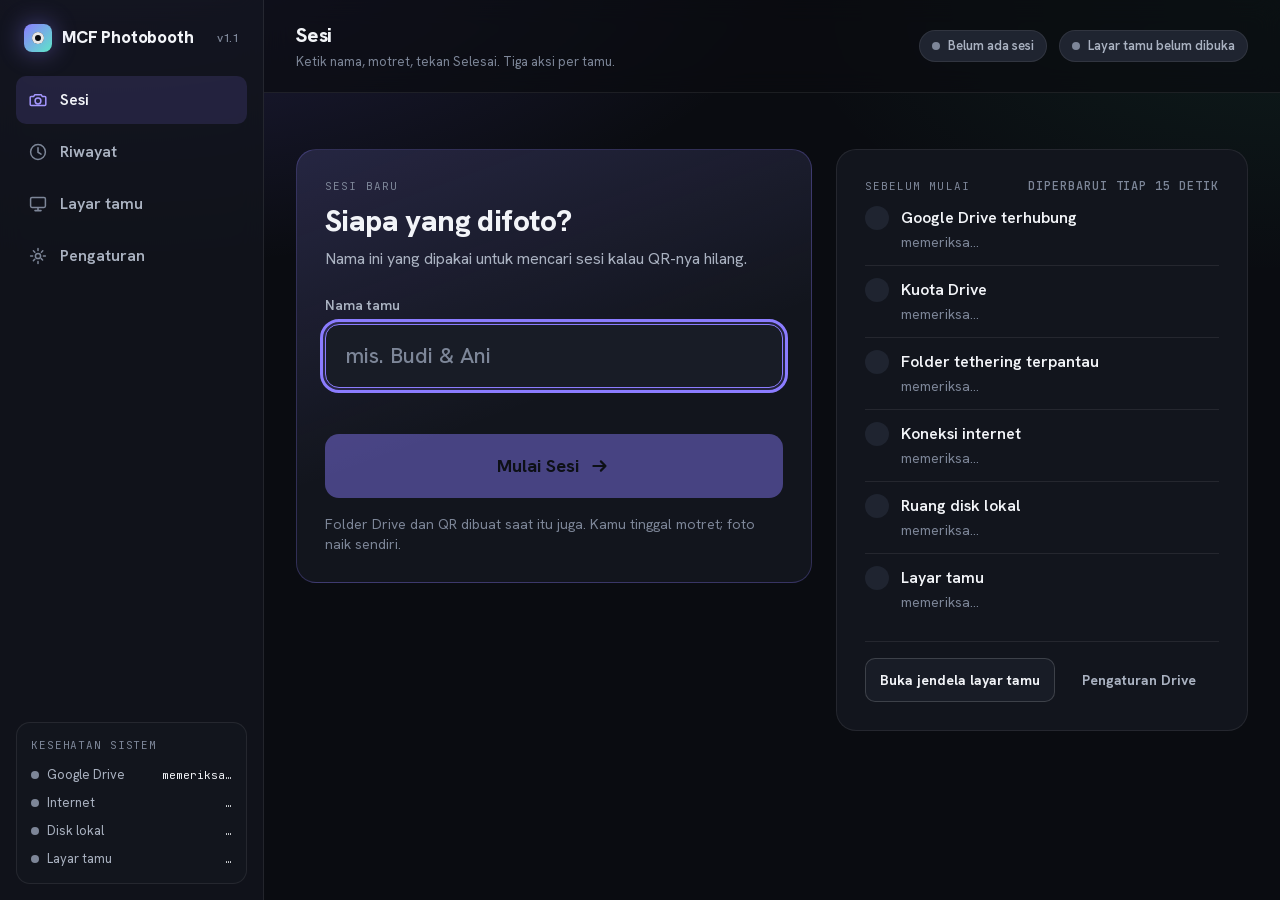
==== web/index.html @ 87228889 "Tampilan web/ menggantikan prototipe/: tema gelap, data nyata, layar tamu dari server Empat halaman " ====
<!DOCTYPE html>
<html lang="id">
<head>
<meta charset="utf-8">
<meta name="viewport" content="width=device-width, initial-scale=1">
<title>Sesi — MCF Photobooth</title>
<link rel="icon" href="favicon.svg" type="image/svg+xml">
<link rel="stylesheet" href="ui.css">
</head>
<body>

<div class="app">

  <aside class="sidebar">
    <div class="brand"><span class="mark" aria-hidden="true"></span> MCF Photobooth <small>v1.1</small></div>
    <nav class="nav" aria-label="Navigasi utama">
      <a href="index.html"><span class="nav-icon"><svg width="20" height="20" viewBox="0 0 20 20" fill="none" aria-hidden="true"><path d="M3.2 6.6h2.4l1.1-1.8h6.6l1.1 1.8h2.4a1 1 0 0 1 1 1v7a1 1 0 0 1-1 1H3.2a1 1 0 0 1-1-1v-7a1 1 0 0 1 1-1Z" stroke="currentColor" stroke-width="1.5" stroke-linejoin="round"/><circle cx="10" cy="11" r="2.9" stroke="currentColor" stroke-width="1.5"/></svg></span>Sesi</a>
      <a href="riwayat.html"><span class="nav-icon"><svg width="20" height="20" viewBox="0 0 20 20" fill="none" aria-hidden="true"><circle cx="10" cy="10" r="7.4" stroke="currentColor" stroke-width="1.5"/><path d="M10 5.8v4.5l3 1.8" stroke="currentColor" stroke-width="1.6" stroke-linecap="round" stroke-linejoin="round"/></svg></span>Riwayat<span class="nav-badge" data-badge-riwayat></span></a>
      <a href="layar-tamu.html"><span class="nav-icon"><svg width="20" height="20" viewBox="0 0 20 20" fill="none" aria-hidden="true"><rect x="2.6" y="3.4" width="14.8" height="10" rx="1.4" stroke="currentColor" stroke-width="1.5"/><path d="M7 16.6h6" stroke="currentColor" stroke-width="1.6" stroke-linecap="round"/><path d="M10 13.4v3.2" stroke="currentColor" stroke-width="1.6"/></svg></span>Layar tamu</a>
      <a href="pengaturan.html"><span class="nav-icon"><svg width="20" height="20" viewBox="0 0 20 20" fill="none" aria-hidden="true"><circle cx="10" cy="10" r="2.6" stroke="currentColor" stroke-width="1.5"/><path d="M10 2.6v2m0 10.8v2M17.4 10h-2M4.6 10h-2m12.2-5.2-1.4 1.4M6.8 13.2l-1.4 1.4m0-9.8 1.4 1.4m6.4 6.4 1.4 1.4" stroke="currentColor" stroke-width="1.5" stroke-linecap="round"/></svg></span>Pengaturan</a>
    </nav>
    <div class="sidebar-foot">
      <div class="health">
        <span class="health-title">Kesehatan sistem</span>
        <div class="health-row"><span class="dot dot-idle" data-health-drive-dot></span> Google Drive <span class="val" data-health-drive>memeriksa…</span></div>
        <div class="health-row"><span class="dot dot-idle" data-health-internet-dot></span> Internet <span class="val" data-health-internet>…</span></div>
        <div class="health-row"><span class="dot dot-idle" data-health-disk-dot></span> Disk lokal <span class="val" data-health-disk>…</span></div>
        <div class="health-row"><span class="dot dot-idle" data-health-tamu-dot></span> Layar tamu <span class="val" data-health-tamu>…</span></div>
      </div>
    </div>
  </aside>

  <div class="main">
    <header class="appbar">
      <div>
        <h1 class="page-title">Sesi</h1>
        <p class="page-sub">Ketik nama, motret, tekan Selesai. Tiga aksi per tamu.</p>
      </div>
      <div class="topbar-spacer"></div>
      <span class="chip chip-bad" data-chip-server hidden><span class="dot dot-bad"></span> Terputus dari server</span>
      <span class="chip chip-idle" data-chip-sesi hidden><span class="dot dot-live"></span> Sesi berjalan</span>
      <span class="chip chip-idle" data-chip-upload aria-live="polite"><span class="dot dot-idle"></span> Belum ada sesi</span>
      <span class="chip chip-idle" data-chip-tamu><span class="dot dot-idle"></span> Layar tamu belum dibuka</span>
    </header>

    <main class="page">
      <div class="wrap" data-sesi data-tahap-aktif="idle">

      <!-- ============================================================ idle -->
      <section data-tahap="idle" class="stack-24">

        <div data-tertinggal hidden>
          <div class="banner banner-accent">
            <svg class="banner-icon" width="22" height="22" viewBox="0 0 20 20" fill="none" aria-hidden="true"><circle cx="10" cy="10" r="8.2" stroke="currentColor" stroke-width="1.6"/><path d="M10 6v4.5l2.8 1.6" stroke="currentColor" stroke-width="1.8" stroke-linecap="round"/></svg>
            <div class="banner-body">
              <div class="banner-title">Ada sesi yang belum diakhiri: <span data-tt-nama></span></div>
              <div class="banner-text" data-tt-info></div>
              <div class="row" style="margin-top:14px">
                <button class="btn btn-sm btn-primary" type="button" data-tt-lanjut data-butuh-server>Lanjutkan sesi ini</button>
                <button class="btn btn-sm" type="button" data-tt-akhiri data-butuh-server>Akhiri sekarang</button>
              </div>
            </div>
          </div>
        </div>

        <div data-pita-tanpa-sesi hidden>
          <div class="banner banner-wait">
            <svg class="banner-icon" width="22" height="22" viewBox="0 0 20 20" fill="none" aria-hidden="true"><path d="M10 3.4 2.8 16h14.4L10 3.4Z" stroke="currentColor" stroke-width="1.6" stroke-linejoin="round"/><path d="M10 8.2v3.2" stroke="currentColor" stroke-width="1.8" stroke-linecap="round"/><circle cx="10" cy="13.6" r=".95" fill="currentColor"/></svg>
            <div class="banner-body">
              <div class="banner-title"><span data-n-tanpa-sesi>0</span> foto masuk saat tidak ada sesi</div>
              <div class="banner-text">Diamankan di <span class="mono-plain">local_archive/_tanpa_sesi/</span>. Tidak diupload ke mana pun — pindahkan manual ke folder Drive tamu yang benar. Jepretan uji sebelum tamu pertama juga berakhir di sini.</div>
              <div class="row" style="margin-top:12px"><button class="btn btn-sm" type="button" data-akui-tanpa-sesi data-butuh-server>Mengerti, sembunyikan</button></div>
            </div>
          </div>
        </div>

        <div class="split">
          <div class="card card-hero">
            <span class="section-label">Sesi baru</span>
            <h2 class="h1">Siapa yang difoto?</h2>
            <p class="body muted" style="margin-top:8px">Nama ini yang dipakai untuk mencari sesi kalau QR-nya hilang.</p>

            <div style="margin-top:24px">
              <label class="field-label" for="inputNama">Nama tamu</label>
              <input class="input" id="inputNama" type="text" placeholder="mis. Budi &amp; Ani" autocomplete="off" maxlength="120">
              <p class="field-hint" data-hint-nama aria-live="polite"></p>
            </div>

            <button class="btn btn-primary btn-lg btn-block" type="button" id="btnMulai" style="margin-top:16px" aria-disabled="true" data-butuh-server>
              Mulai Sesi
              <svg width="22" height="22" viewBox="0 0 20 20" fill="none" aria-hidden="true"><path d="M4 10h11m0 0-4.2-4.2M15 10l-4.2 4.2" stroke="currentColor" stroke-width="2" stroke-linecap="round" stroke-linejoin="round"/></svg>
            </button>
            <p class="btn-reason" data-alasan-mulai hidden></p>
            <p class="small subtle" style="margin-top:16px">Folder Drive dan QR dibuat saat itu juga. Kamu tinggal motret; foto naik sendiri.</p>
          </div>

          <div class="card">
            <div class="row-between" style="margin-bottom:12px">
              <span class="section-label" style="margin:0">Sebelum mulai</span>
              <span class="mono subtle">diperbarui tiap 15 detik</span>
            </div>
            <ul class="check-list" data-preflight>
              <li data-cek="drive"><span class="check-icon is-idle"></span><span class="check-body"><span class="check-name">Google Drive terhubung</span><span class="check-value">memeriksa…</span></span></li>
              <li data-cek="kuota"><span class="check-icon is-idle"></span><span class="check-body"><span class="check-name">Kuota Drive</span><span class="check-value">memeriksa…</span></span></li>
              <li data-cek="tether"><span class="check-icon is-idle"></span><span class="check-body"><span class="check-name">Folder tethering terpantau</span><span class="check-value">memeriksa…</span></span></li>
              <li data-cek="internet"><span class="check-icon is-idle"></span><span class="check-body"><span class="check-name">Koneksi internet</span><span class="check-value">memeriksa…</span></span></li>
              <li data-cek="disk"><span class="check-icon is-idle"></span><span class="check-body"><span class="check-name">Ruang disk lokal</span><span class="check-value">memeriksa…</span></span></li>
              <li data-cek="tamu"><span class="check-icon is-idle"></span><span class="check-body"><span class="check-name">Layar tamu</span><span class="check-value">memeriksa…</span></span></li>
            </ul>
            <hr class="rule" style="margin:16px 0">
            <div class="row">
              <button class="btn btn-sm" type="button" data-buka-tamu>Buka jendela layar tamu</button>
              <a class="btn btn-sm btn-quiet" href="pengaturan.html">Pengaturan Drive</a>
            </div>
          </div>
        </div>
      </section>

      <!-- =========================================================== aktif -->
      <section data-tahap="aktif" class="stack-24" hidden>

        <div class="card card-hero">
          <div class="row-top">
            <div style="min-width:0">
              <span class="section-label" style="margin-bottom:6px" data-durasi>Sesi aktif</span>
              <h2 class="display" data-nama-tamu>…</h2>
              <p class="mono-plain subtle" style="margin:10px 0 0;overflow-wrap:anywhere" data-kode-sesi>…</p>
            </div>
            <div style="flex:0 0 auto">
              <button class="btn btn-primary btn-lg" type="button" id="btnSelesai" data-butuh-server>
                Selesai
                <svg width="22" height="22" viewBox="0 0 20 20" fill="none" aria-hidden="true"><path d="M5 10.5l3.2 3.2L15.5 6.5" stroke="currentColor" stroke-width="2.2" stroke-linecap="round" stroke-linejoin="round"/></svg>
              </button>
              <p class="btn-reason" data-alasan-selesai hidden></p>
            </div>
          </div>
        </div>

        <div data-pita-putus role="status" hidden>
          <div class="banner banner-bad">
            <svg class="banner-icon" width="22" height="22" viewBox="0 0 20 20" fill="none" aria-hidden="true"><circle cx="10" cy="10" r="8.2" stroke="currentColor" stroke-width="1.6"/><path d="M7.3 7.3l5.4 5.4M12.7 7.3l-5.4 5.4" stroke="currentColor" stroke-width="1.9" stroke-linecap="round"/></svg>
            <div class="banner-body">
              <div class="banner-title">Terputus dari server — angka di layar berumur <span data-umur-putus>…</span></div>
              <div class="banner-text">Sesi kemungkinan besar masih berjalan di latar. Jangan tutup jendela ini dan jangan mulai sesi baru.</div>
              <div class="row" style="margin-top:14px"><button class="btn btn-sm" type="button" data-sambung-ulang>Coba sambung ulang</button></div>
            </div>
          </div>
        </div>

        <div data-pita-drive hidden>
          <div class="banner banner-wait">
            <svg class="banner-icon" width="22" height="22" viewBox="0 0 20 20" fill="none" aria-hidden="true"><path d="M10 3.4 2.8 16h14.4L10 3.4Z" stroke="currentColor" stroke-width="1.6" stroke-linejoin="round"/><path d="M10 8.2v3.2" stroke="currentColor" stroke-width="1.8" stroke-linecap="round"/><circle cx="10" cy="13.6" r=".95" fill="currentColor"/></svg>
            <div class="banner-body">
              <div class="banner-title">Sesi ini belum punya folder Drive</div>
              <div class="banner-text">Drive tidak terjangkau saat sesi dimulai. Foto tetap diarsipkan di laptop dan menunggu. Begitu Drive tersambung, foldernya dipasang otomatis — atau tekan tombol ini.</div>
              <div class="row" style="margin-top:14px"><button class="btn btn-sm" type="button" data-pasang-drive data-butuh-server>Pasang folder Drive sekarang</button></div>
            </div>
          </div>
        </div>

        <div data-pita-gagal role="status" hidden>
          <div class="banner banner-bad">
            <svg class="banner-icon" width="22" height="22" viewBox="0 0 20 20" fill="none" aria-hidden="true"><circle cx="10" cy="10" r="8.2" stroke="currentColor" stroke-width="1.6"/><path d="M7.3 7.3l5.4 5.4M12.7 7.3l-5.4 5.4" stroke="currentColor" stroke-width="1.9" stroke-linecap="round"/></svg>
            <div class="banner-body">
              <div class="banner-title" data-judul-gagal></div>
              <div class="banner-text">Berkasnya masih aman di laptop. Kalau QR ditampilkan sekarang, foto ini tidak akan terlihat oleh tamu.</div>
              <div class="mono-plain" style="margin-top:12px;opacity:.9;overflow-wrap:anywhere" data-daftar-gagal></div>
              <div class="row" style="margin-top:14px"><button class="btn btn-sm btn-danger-ghost" type="button" data-retry-semua data-butuh-server>Coba lagi semuanya</button></div>
            </div>
          </div>
        </div>

        <div class="counters">
          <div class="counter counter-terakhir is-idle" data-kartu-terakhir>
            <span class="chip chip-idle" data-chip-terakhir><span class="dot dot-idle"></span> Menunggu</span>
            <div class="counter-n num" data-n-terakhir>—</div>
            <div class="counter-label" data-label-terakhir>Belum ada foto masuk</div>
            <div class="counter-meta" data-meta-terakhir>menunggu jepretan pertama</div>
          </div>
          <div class="counter counter-ok">
            <span class="chip chip-ok"><span class="dot dot-ok"></span> Aman</span>
            <div class="counter-n num" data-n-ok>0</div>
            <div class="counter-label">Sudah di Drive</div>
            <div class="counter-meta">bisa diakses tamu begitu QR muncul</div>
          </div>
          <div class="counter counter-wait">
            <span class="chip chip-wait"><span class="dot dot-wait"></span> Antre</span>
            <div class="counter-n num" data-n-antre>0</div>
            <div class="counter-label">Sedang diupload</div>
            <div class="counter-meta">retry otomatis 1, 5, lalu 15 detik</div>
          </div>
          <div class="counter counter-bad-zero" data-kartu-gagal>
            <span class="chip chip-idle" data-chip-gagal><span class="dot dot-idle"></span> Tidak ada</span>
            <div class="counter-n num" data-n-gagal>0</div>
            <div class="counter-label">Gagal</div>
            <div class="counter-meta" data-meta-gagal>semua percobaan upload berhasil</div>
          </div>
        </div>

        <div class="split-mirror">
          <div class="stack-24">
            <section class="card card-tight">
              <div class="row-between" style="margin-bottom:8px">
                <span class="mono subtle">Antrean upload</span>
                <span class="mono subtle num" data-rasio>0 / 0</span>
              </div>
              <div class="meter" data-meter></div>
              <p class="small subtle" style="margin:14px 0 0">
                Tiga penghitung kanan dihitung dari berkas yang dilihat pemantau folder, jadi ketiganya bisa cocok satu sama lain dan tetap salah.
                Penghitung paling kiri yang memberi tahu kalau tethering berhenti mengirim.
              </p>
            </section>

            <section class="card">
              <div class="row-between" style="margin-bottom:18px">
                <h3 class="h2">Foto yang masuk</h3>
                <span class="mono subtle num" data-jumlah-foto>0 foto</span>
              </div>
              <div class="empty" data-grid-kosong style="padding:32px 16px">
                <div class="empty-title">Belum ada jepretan</div>
                <div class="empty-text">Begitu kamera menjepret, fotonya muncul di sini dan di monitor tamu dalam beberapa detik.</div>
              </div>
              <div class="photo-grid" data-grid></div>
            </section>
          </div>

          <section class="card card-tight">
            <div class="row-between" style="margin-bottom:10px">
              <span class="section-label" style="margin-bottom:0">Layar tamu</span>
              <span class="chip chip-idle" data-chip-tamu="pendek"><span class="dot dot-idle"></span> Belum dibuka</span>
            </div>
            <div class="mirror mirror-sm">
              <iframe data-src="/tamu?cermin=1" title="Cuplikan monitor kedua" tabindex="-1" scrolling="no"></iframe>
            </div>
            <p class="small muted" style="margin:12px 0 0">Monitor kedua menampilkan foto yang masuk. QR muncul di sana setelah kamu menekan Selesai.</p>
            <div class="row" style="margin-top:12px"><button class="btn btn-sm" type="button" data-buka-tamu>Buka jendela</button></div>
          </section>
        </div>
      </section>

      <!-- ========================================================= selesai -->
      <section data-tahap="selesai" class="wrap-narrow stack-24" hidden>
        <div class="card card-hero">
          <span class="chip chip-ok"><span class="dot dot-ok"></span> Sesi selesai</span>
          <h2 class="h1" style="margin-top:14px">QR sudah tampil di monitor tamu</h2>
          <p class="body muted" style="margin-top:10px">
            <strong data-qr-nama></strong> · <span data-qr-jumlah></span> foto di Google Drive.
            Kode di monitor kedua bertahan sampai kamu memulai sesi berikutnya.
          </p>

          <div data-qr-tanpa-drive hidden style="margin-top:20px">
            <div class="banner banner-wait">
              <div class="banner-body">
                <div class="banner-title">Sesi ini tidak punya tautan Drive</div>
                <div class="banner-text">Fotonya aman di arsip lokal. Pasang folder Drive begitu tersambung, lalu tekan "Upload sisanya" di Riwayat — QR-nya bisa ditampilkan ulang dari sana.</div>
                <div class="row" style="margin-top:14px"><button class="btn btn-sm" type="button" data-pasang-drive data-butuh-server>Pasang folder Drive sekarang</button></div>
              </div>
            </div>
          </div>

          <div class="split-mirror" style="margin-top:22px">
            <div class="card card-tight card-sunken">
              <span class="section-label">Tautan folder</span>
              <p class="mono-plain" style="margin:0;overflow-wrap:anywhere" data-qr-link>…</p>
              <div class="row" style="margin-top:16px;align-items:flex-start">
                <span class="qr-preview"><img data-qr-img alt="QR menuju folder foto" width="176" height="176"></span>
                <div class="stack-8">
                  <button class="btn btn-sm" type="button" data-salin>Salin tautan</button>
                  <a class="btn btn-sm btn-quiet" data-qr-unduh href="#" download>Unduh gambar QR</a>
                </div>
              </div>
              <hr class="rule" style="margin:16px 0">
              <p class="small subtle" style="margin:0">Sesi ini tetap bisa dicari lewat Riwayat kapan saja. QR-nya tidak perlu disimpan sekarang.</p>
            </div>
            <div class="mirror mirror-sm">
              <iframe data-src="/tamu?cermin=1" title="Cuplikan monitor kedua" tabindex="-1" scrolling="no"></iframe>
            </div>
          </div>

          <button class="btn btn-primary btn-lg btn-block" type="button" data-sesi-baru style="margin-top:22px">Mulai sesi berikutnya</button>
        </div>
      </section>

      </div>

      <dialog class="dialog" id="dialogSelesai">
        <div data-bentuk="aman">
          <span class="chip chip-ok"><span class="dot dot-ok"></span> Semua foto sudah sampai</span>
          <h2 class="h1" id="judulAman" style="margin-top:14px">Akhiri sesi <span data-d-nama></span>?</h2>
          <p class="body muted" style="margin-top:10px">
            <span data-d-jumlah></span> foto, semuanya sudah ada di Google Drive. Setelah ini QR langsung tampil di monitor tamu.
            Jepretan yang mendarat beberapa detik setelahnya masih ikut ke folder yang sama.
          </p>
          <div class="card card-tight card-sunken" style="margin-top:20px">
            <div class="row-between"><span class="small muted">Foto masuk</span><span class="mono-plain num" data-d-jumlah></span></div>
            <div class="row-between" style="margin-top:10px"><span class="small muted">Foto di Drive</span><span class="mono-plain num ok-text" data-d-ok></span></div>
            <div class="row-between" style="margin-top:10px"><span class="small muted">Foto terakhir masuk</span><span class="mono-plain" data-d-terakhir></span></div>
            <div class="row-between" style="margin-top:10px"><span class="small muted">Layar tamu</span><span class="mono-plain" data-d-tamu>…</span></div>
          </div>
          <div class="dialog-actions">
            <button class="btn" type="button" data-batal>Batal, lanjut motret</button>
            <button class="btn btn-primary" type="button" data-akhiri>Akhiri &amp; tampilkan QR</button>
          </div>
        </div>

        <div data-bentuk="berisiko" hidden>
          <span class="chip chip-bad"><span class="dot dot-bad"></span> <span data-d-sisa></span> foto belum sampai</span>
          <h2 class="h1" id="judulBerisiko" style="margin-top:14px">Tamu tidak akan melihat <span data-d-sisa></span> foto ini</h2>
          <p class="body muted" style="margin-top:10px">
            Foto ini belum ada di folder Drive. Yang antre akan menyusul sendiri, tapi tamu yang memindai sekarang mengunduh isi folder
            apa adanya saat ini, dan kebanyakan tamu cuma memindai sekali. Yang berstatus gagal tidak menyusul sama sekali sebelum diupload ulang.
          </p>
          <div class="card card-tight card-bad" style="margin-top:20px">
            <div data-d-daftar></div>
            <hr class="rule rule-bad" style="margin:14px 0">
            <p class="small bad-text" style="margin:0">Semuanya masih tersimpan di laptop. Upload ulang bisa dilakukan kapan saja, juga dari Riwayat setelah sesi berakhir.</p>
          </div>
          <div class="dialog-actions">
            <button class="btn btn-danger-ghost" style="flex:0 1 auto" type="button" data-akhiri>Tetap tampilkan QR</button>
            <button class="btn btn-primary" style="flex:1 1 auto" type="button" data-batal>Kembali, coba upload lagi</button>
          </div>
        </div>
      </dialog>
    </main>
  </div>
</div>

<script src="app.js"></script>
</body>
</html>
---- web/ui.css ----
/* ==========================================================================
   MCF Photobooth — sistem desain v1.1 (tema gelap)
   Tidak ada permintaan jaringan di berkas ini. Font di-bundle di web/fonts/.
   Semua warna lewat token: satu warna, satu arti (design.md §2.4).
   ========================================================================== */

@font-face {
  font-family: "Hanken Grotesk";
  src: url("fonts/HankenGrotesk-latin.woff2") format("woff2");
  font-weight: 400 800;
  font-style: normal;
  font-display: swap;
}
@font-face {
  font-family: "JetBrains Mono";
  src: url("fonts/JetBrainsMono-latin.woff2") format("woff2");
  font-weight: 400 600;
  font-style: normal;
  font-display: swap;
}

:root {
  color-scheme: dark;

  /* Kanvas & permukaan — gelap tapi bukan hitam, supaya foto tetap "mengapung" */
  --bg:            #0a0c11;
  --bg-glow:       radial-gradient(1200px 600px at 8% -10%, rgba(124, 108, 255, .22), transparent 60%),
                   radial-gradient(900px 500px at 100% 0%, rgba(61, 220, 151, .08), transparent 55%);
  --surface:       #12151d;
  --surface-2:     #181c26;
  --surface-3:     #1f2430;
  --line:          rgba(255, 255, 255, .08);
  --line-strong:   rgba(255, 255, 255, .16);

  --ink:           #f2f4f8;
  --ink-2:         #aab2c1;
  --ink-3:         #7d8698;
  --ink-inverse:   #0a0c11;

  /* Aksen — hanya aksi utama dan keadaan aktif */
  --accent:        #8b7cff;
  --accent-strong: #a597ff;
  --accent-soft:   rgba(139, 124, 255, .14);
  --accent-glow:   0 0 0 1px rgba(139, 124, 255, .45), 0 10px 40px -8px rgba(139, 124, 255, .55);
  --on-accent:     #0a0c11;

  /* Status — satu warna satu arti */
  --ok:            #3ddc97;
  --ok-soft:       rgba(61, 220, 151, .14);
  --wait:          #ffb95a;
  --wait-soft:     rgba(255, 185, 90, .14);
  --bad:           #ff5d5d;
  --bad-strong:    #ff8080;
  --bad-soft:      rgba(255, 93, 93, .14);

  /* Bentuk */
  --r-sm: 6px;
  --r-md: 10px;
  --r-lg: 14px;
  --r-xl: 20px;
  --r-pill: 999px;

  --shadow-overlay: 0 32px 64px -16px rgba(0, 0, 0, .7), 0 2px 8px rgba(0, 0, 0, .4);

  --ease: cubic-bezier(.22, 1, .36, 1);
  --t-fast: 140ms;
  --t-base: 200ms;

  --font-ui: "Hanken Grotesk", ui-sans-serif, system-ui, -apple-system, "Segoe UI", Roboto, "Helvetica Neue", sans-serif;
  --font-mono: "JetBrains Mono", ui-monospace, SFMono-Regular, Menlo, Consolas, monospace;
}

* { box-sizing: border-box; }
[hidden] { display: none !important; }

a:focus-visible, button:focus-visible, input:focus-visible,
select:focus-visible, textarea:focus-visible, [tabindex]:focus-visible {
  outline: 3px solid var(--accent);
  outline-offset: 2px;
}

html, body { height: 100%; }
body {
  margin: 0;
  background: var(--bg-glow), var(--bg);
  background-attachment: fixed;
  color: var(--ink);
  font-family: var(--font-ui);
  font-size: 16px;
  line-height: 1.5;
  -webkit-font-smoothing: antialiased;
  text-rendering: optimizeLegibility;
}
img { max-width: 100%; }
button, input { font: inherit; color: inherit; }
::selection { background: var(--accent); color: var(--on-accent); }

/* --------------------------------------------------------------- tipografi */

.display  { font-size: 52px; line-height: 1.02; font-weight: 800; letter-spacing: -.03em; margin: 0; }
.h1       { font-size: 30px; line-height: 1.15; font-weight: 800; letter-spacing: -.02em; margin: 0; }
.h2       { font-size: 20px; line-height: 1.3;  font-weight: 700; letter-spacing: -.01em; margin: 0; }
.body     { font-size: 16px; line-height: 1.5;  margin: 0; }
.small    { font-size: 14px; line-height: 1.45; margin: 0; }
.mono {
  font-family: var(--font-mono); font-size: 12px; line-height: 16px;
  letter-spacing: .08em; text-transform: uppercase; font-weight: 500;
}
.mono-plain { font-family: var(--font-mono); font-size: 13px; letter-spacing: 0; text-transform: none; }
.num { font-variant-numeric: tabular-nums; font-feature-settings: "tnum" 1; }
.muted  { color: var(--ink-2); }
.subtle { color: var(--ink-3); }
.ok-text { color: var(--ok); }
.wait-text { color: var(--wait); }
.bad-text { color: var(--bad-strong); }
.accent-text { color: var(--accent-strong); }

/* ------------------------------------------------------------------ layout */

.app { display: grid; grid-template-columns: 264px minmax(0, 1fr); min-height: 100%; }
.app > * { min-width: 0; }

.sidebar {
  background: rgba(18, 21, 29, .85);
  backdrop-filter: blur(12px);
  border-right: 1px solid var(--line);
  display: flex; flex-direction: column;
  padding: 24px 16px 16px;
  position: sticky; top: 0; height: 100vh;
}
.brand {
  display: flex; align-items: center; gap: 10px;
  padding: 0 8px 24px; font-weight: 800; letter-spacing: -.01em; font-size: 17px;
}
.brand .mark {
  width: 28px; height: 28px; border-radius: 8px; flex: 0 0 28px;
  background: linear-gradient(135deg, var(--accent), #5ee7c8);
  box-shadow: 0 0 24px rgba(139, 124, 255, .45);
  position: relative;
}
.brand .mark::after {
  content: ""; position: absolute; inset: 8px; border-radius: 50%;
  background: var(--bg); box-shadow: inset 0 0 0 3px rgba(255,255,255,.9);
}
.brand small { font-weight: 500; color: var(--ink-3); font-size: 12px; margin-left: auto; }

.nav { display: flex; flex-direction: column; gap: 4px; }
.nav a {
  display: flex; align-items: center; gap: 12px;
  min-height: 48px; padding: 0 12px; border-radius: var(--r-md);
  color: var(--ink-2); text-decoration: none; font-weight: 600;
  transition: background var(--t-fast) var(--ease), color var(--t-fast) var(--ease);
}
.nav a:hover { background: var(--surface-2); color: var(--ink); }
.nav a[aria-current="page"] { background: var(--accent-soft); color: var(--ink); }
.nav a[aria-current="page"] .nav-icon { color: var(--accent-strong); }
.nav .nav-icon { width: 20px; height: 20px; display: inline-flex; color: var(--ink-3); }
.nav .nav-badge {
  margin-left: auto; font-family: var(--font-mono); font-size: 12px;
  padding: 2px 8px; border-radius: var(--r-pill); background: var(--surface-3); color: var(--ink-2);
}
.nav .nav-badge:empty { display: none; }

.sidebar-foot { margin-top: auto; }
.health {
  border: 1px solid var(--line); border-radius: var(--r-lg);
  background: var(--surface); padding: 14px 14px 10px;
}
.health-title { display: block; font-family: var(--font-mono); font-size: 11px; letter-spacing: .08em; text-transform: uppercase; color: var(--ink-3); margin-bottom: 8px; }
.health-row { display: flex; align-items: center; gap: 8px; min-height: 28px; font-size: 13px; color: var(--ink-2); white-space: nowrap; }
.health-row .val { margin-left: auto; font-family: var(--font-mono); font-size: 11px; color: var(--ink); text-align: right; overflow: hidden; text-overflow: ellipsis; }
.health-row .val.is-bad { color: var(--bad-strong); }
.health-row .val.is-wait { color: var(--wait); }

.main { display: flex; flex-direction: column; min-height: 100vh; }
.appbar {
  display: flex; align-items: center; gap: 12px; flex-wrap: wrap;
  padding: 20px 32px; border-bottom: 1px solid var(--line);
  position: sticky; top: 0; z-index: 5;
  background: rgba(10, 12, 17, .7); backdrop-filter: blur(12px);
}
.appbar .page-title { font-size: 20px; font-weight: 800; letter-spacing: -.01em; margin: 0; }
.appbar .page-sub { margin: 2px 0 0; font-size: 13px; color: var(--ink-3); }
.topbar-spacer { flex: 1 1 auto; }

.page { padding: 32px; flex: 1 1 auto; }
.wrap { max-width: 1240px; margin: 0 auto; }
.wrap-narrow { max-width: 860px; margin: 0 auto; }

.stack-32 > * + * { margin-top: 32px; }
.stack-24 > * + * { margin-top: 24px; }
.stack-16 > * + * { margin-top: 16px; }
.stack-12 > * + * { margin-top: 12px; }
.stack-8  > * + * { margin-top: 8px; }
.split { display: grid; grid-template-columns: minmax(0, 1.25fr) minmax(0, 1fr); gap: 24px; align-items: start; }
.split-mirror { display: grid; grid-template-columns: minmax(0, 1fr) 320px; gap: 24px; align-items: start; }
.row { display: flex; align-items: center; gap: 12px; flex-wrap: wrap; }
.row-between { display: flex; align-items: center; justify-content: space-between; gap: 12px; flex-wrap: wrap; }
.row-top { display: flex; align-items: flex-start; justify-content: space-between; gap: 16px; flex-wrap: wrap; }

.card {
  background: var(--surface); border: 1px solid var(--line);
  border-radius: var(--r-xl); padding: 28px;
}
.card-tight { padding: 20px; }
.card-flush { padding: 0; overflow: hidden; }
.card-sunken { background: var(--surface-2); }
.card-bad { background: var(--bad-soft); border-color: rgba(255, 93, 93, .35); }
hr.rule-bad { border-top-color: rgba(255, 93, 93, .3); }
.card-hero {
  background: linear-gradient(160deg, rgba(139,124,255,.16), rgba(18,21,29,.0) 55%), var(--surface);
  border-color: rgba(139,124,255,.25);
}
.section-label {
  display: block; font-family: var(--font-mono); font-size: 11px; letter-spacing: .1em;
  text-transform: uppercase; color: var(--ink-3); margin-bottom: 10px;
}
hr.rule { border: 0; border-top: 1px solid var(--line); margin: 0; }

/* ------------------------------------------------------------------ tombol */

.btn {
  display: inline-flex; align-items: center; justify-content: center; gap: 10px;
  min-height: 48px; padding: 0 18px; border-radius: var(--r-md);
  border: 1px solid var(--line-strong); background: var(--surface-2); color: var(--ink);
  font-weight: 700; cursor: pointer; text-decoration: none; white-space: nowrap;
  transition: transform var(--t-fast) var(--ease), background var(--t-fast) var(--ease), opacity var(--t-fast);
}
.btn:hover { background: var(--surface-3); }
.btn:active { transform: translateY(1px); }
.btn-primary {
  background: var(--accent); color: var(--on-accent); border-color: transparent;
  box-shadow: var(--accent-glow);
}
.btn-primary:hover { background: var(--accent-strong); }
.btn-danger-ghost { background: transparent; color: var(--bad-strong); border-color: rgba(255,93,93,.45); }
.btn-danger-ghost:hover { background: var(--bad-soft); }
.btn-quiet { background: transparent; border-color: transparent; color: var(--ink-2); }
.btn-quiet:hover { background: var(--surface-2); color: var(--ink); }
.btn-lg { min-height: 64px; padding: 0 28px; font-size: 18px; border-radius: var(--r-lg); }
.btn-sm { min-height: 44px; padding: 0 14px; font-size: 14px; }
.btn-block { width: 100%; }
.btn[aria-disabled="true"] { opacity: .45; cursor: not-allowed; box-shadow: none; }
.btn[aria-disabled="true"]:hover { background: var(--surface-2); }
.btn-primary[aria-disabled="true"]:hover { background: var(--accent); }
.btn-reason { margin: 10px 0 0; font-size: 14px; color: var(--bad-strong); }
.btn-reason.is-quiet { color: var(--ink-3); }
.btn-reason.is-wait { color: var(--wait); }

/* ------------------------------------------------------------------- input */

.field-label { display: block; font-size: 14px; font-weight: 600; color: var(--ink-2); margin-bottom: 8px; }
.input {
  width: 100%; min-height: 64px; padding: 0 20px; font-size: 22px; font-weight: 600;
  background: var(--surface-2); border: 1px solid var(--line-strong); border-radius: var(--r-lg);
  color: var(--ink); transition: border-color var(--t-fast) var(--ease);
}
.input::placeholder { color: var(--ink-3); font-weight: 500; }
.input:focus { border-color: var(--accent); box-shadow: 0 0 0 4px var(--accent-soft); }
.input:focus:not(:focus-visible) { outline: none; }
.input-search { min-height: 56px; font-size: 18px; padding-left: 52px; }
.search-wrap { position: relative; }
.search-wrap .search-icon { position: absolute; left: 18px; top: 50%; transform: translateY(-50%); color: var(--ink-3); pointer-events: none; }
.field-hint { margin: 10px 0 0; font-size: 14px; color: var(--ink-3); min-height: 20px; }
.field-hint.is-wait { color: var(--wait); }

/* -------------------------------------------------------------- chip & dot */

.chip {
  display: inline-flex; align-items: center; gap: 8px; min-height: 32px;
  padding: 0 12px; border-radius: var(--r-pill); font-size: 13px; font-weight: 600;
  background: var(--surface-3); color: var(--ink-2); border: 1px solid var(--line);
  white-space: nowrap;
}
.chip-ok { background: var(--ok-soft); color: var(--ok); border-color: rgba(61,220,151,.3); }
.chip-wait { background: var(--wait-soft); color: var(--wait); border-color: rgba(255,185,90,.3); }
.chip-bad { background: var(--bad-soft); color: var(--bad-strong); border-color: rgba(255,93,93,.35); }
.chip-idle { }
.chip-accent { background: var(--accent-soft); color: var(--accent-strong); border-color: rgba(139,124,255,.35); }
.dot { width: 8px; height: 8px; border-radius: 50%; flex: 0 0 8px; background: var(--ink-3); }
.dot-ok { background: var(--ok); box-shadow: 0 0 10px rgba(61,220,151,.7); }
.dot-wait { background: var(--wait); }
.dot-bad { background: var(--bad); }
.dot-idle { background: var(--ink-3); }
.dot-accent { background: var(--accent); }
.dot-live { background: var(--ok); box-shadow: 0 0 10px rgba(61,220,151,.7); animation: denyut 1.6s ease-in-out infinite; }
@keyframes denyut { 0%, 100% { opacity: 1; } 50% { opacity: .35; } }

/* --------------------------------------------------------- daftar periksa */

.check-list { list-style: none; margin: 0; padding: 0; }
.check-list li { display: flex; gap: 12px; padding: 12px 0; border-top: 1px solid var(--line); }
.check-list li:first-child { border-top: 0; padding-top: 0; }
.check-icon { width: 24px; height: 24px; flex: 0 0 24px; display: inline-flex; align-items: center; justify-content: center; border-radius: 50%; }
.check-icon.is-ok { background: var(--ok-soft); color: var(--ok); }
.check-icon.is-wait { background: var(--wait-soft); color: var(--wait); }
.check-icon.is-bad { background: var(--bad-soft); color: var(--bad-strong); }
.check-icon.is-idle { background: var(--surface-3); color: var(--ink-3); }
.check-body { display: flex; flex-direction: column; gap: 2px; min-width: 0; }
.check-name { font-weight: 600; }
.check-value { font-size: 14px; color: var(--ink-3); overflow-wrap: anywhere; }
.check-value.is-bad { color: var(--bad-strong); }
.check-value.is-wait { color: var(--wait); }

/* -------------------------------------------------------------- penghitung */

.counters { display: grid; grid-template-columns: repeat(4, minmax(0, 1fr)); gap: 16px; }
.counter {
  background: var(--surface); border: 1px solid var(--line); border-radius: var(--r-xl);
  padding: 20px; display: flex; flex-direction: column; gap: 8px; min-height: 172px;
  transition: border-color var(--t-base) var(--ease), background var(--t-base) var(--ease);
}
.counter .counter-n { font-size: 52px; line-height: 1; font-weight: 800; letter-spacing: -.03em; margin-top: auto; }
.counter .counter-label { font-weight: 600; }
.counter .counter-meta { font-size: 13px; color: var(--ink-3); }
.counter-ok .counter-n { color: var(--ok); }
.counter-wait .counter-n { color: var(--wait); }
.counter-terakhir.is-idle .counter-n { color: var(--ink-3); }
.counter-terakhir.is-ok .counter-n { color: var(--ink); }
.counter-terakhir.is-wait { border-color: rgba(255,185,90,.5); }
.counter-terakhir.is-wait .counter-n { color: var(--wait); }
.counter-terakhir.is-bad { border-color: var(--bad); background: var(--bad-soft); }
.counter-terakhir.is-bad .counter-n { color: var(--bad-strong); }
.counter-terakhir.is-bad .counter-meta { color: var(--bad-strong); }
.counter-bad-zero .counter-n { color: var(--ink-3); }
.counter-bad-live { border: 2px solid var(--bad); background: var(--bad-soft); }
.counter-bad-live .counter-n { color: var(--bad-strong); }
.counter-bad-live .counter-label, .counter-bad-live .counter-meta { color: var(--bad-strong); }

.meter { height: 8px; border-radius: var(--r-pill); background: var(--surface-3); overflow: hidden; display: flex; }
.meter span { display: block; height: 100%; }
.meter .m-ok { background: var(--ok); }
.meter .m-wait { background: var(--wait); }
.meter .m-bad { background: var(--bad); }

/* ------------------------------------------------------------------ banner */

.banner { display: flex; gap: 14px; padding: 18px 20px; border-radius: var(--r-lg); border: 1px solid; }
.banner-bad { background: var(--bad-soft); border-color: rgba(255,93,93,.4); color: var(--bad-strong); }
.banner-wait { background: var(--wait-soft); border-color: rgba(255,185,90,.4); color: var(--wait); }
.banner-accent { background: var(--accent-soft); border-color: rgba(139,124,255,.4); color: var(--accent-strong); }
.banner-ok { background: var(--ok-soft); border-color: rgba(61,220,151,.35); color: var(--ok); }
.banner .banner-body { min-width: 0; flex: 1 1 auto; }
.banner .banner-title { font-weight: 800; }
.banner .banner-text { margin-top: 4px; font-size: 14px; color: var(--ink-2); }
.banner .banner-icon { flex: 0 0 22px; margin-top: 1px; }

/* ------------------------------------------------------------ grid foto */

.photo-grid { display: grid; grid-template-columns: repeat(auto-fill, minmax(168px, 1fr)); gap: 12px; }
.photo {
  position: relative; aspect-ratio: 3 / 2; border-radius: var(--r-md); overflow: hidden;
  background: var(--surface-3); border: 1px solid var(--line);
  animation: masuk var(--t-base) var(--ease);
}
@keyframes masuk { from { opacity: 0; transform: translateY(6px) scale(.98); } to { opacity: 1; transform: none; } }
.photo .fill { position: absolute; inset: 0; background-size: cover; background-position: center; }
.photo .fill::after { content: ""; position: absolute; inset: 0; background: linear-gradient(to top, rgba(0,0,0,.55), transparent 55%); }
.photo .tag { position: absolute; left: 10px; bottom: 10px; font-family: var(--font-mono); font-size: 11px; color: rgba(255,255,255,.85); }
.photo .state { position: absolute; top: 8px; right: 8px; font-size: 11px; font-weight: 700; padding: 3px 8px; border-radius: var(--r-sm); backdrop-filter: blur(6px); }
.photo .state.s-ok { background: rgba(61,220,151,.22); color: var(--ok); }
.photo .state.s-wait { background: rgba(255,185,90,.25); color: var(--wait); }
.photo.is-bad { border: 2px solid var(--bad); }
.photo.is-wait .fill { filter: saturate(.6); }
.photo .retry {
  position: absolute; left: 0; right: 0; bottom: 0; min-height: 44px;
  display: flex; align-items: center; justify-content: center; gap: 8px;
  background: var(--bad); color: var(--ink-inverse); border: 0; font-weight: 700; cursor: pointer; font-size: 14px;
}
.photo .retry:hover { background: var(--bad-strong); }
.photo .retry:focus-visible { outline-offset: -3px; }
.photo .retry .retry-short { display: none; }
.photo .tag-bad { color: var(--bad-strong); }

/* -------------------------------------------------------------- daftar */

.list { display: flex; flex-direction: column; }
.list-row {
  display: grid; grid-template-columns: minmax(0, 1.6fr) minmax(0, 1fr) auto; gap: 16px; align-items: center;
  padding: 18px 24px; border-top: 1px solid var(--line);
}
.list-row:first-child { border-top: 0; }
.list-row:hover { background: var(--surface-2); }
.list-row.has-problem { background: linear-gradient(90deg, rgba(255,93,93,.08), transparent 40%); }
.list-row .who .name { font-weight: 700; font-size: 17px; }
.list-row .who .code { font-family: var(--font-mono); font-size: 12px; color: var(--ink-3); margin-top: 4px; overflow-wrap: anywhere; }
.list-row .acts { display: flex; gap: 8px; flex-wrap: wrap; justify-content: flex-end; }

/* -------------------------------------------------------------- dialog */

.dialog {
  border: 1px solid var(--line-strong); border-radius: var(--r-xl); padding: 32px; width: min(560px, calc(100vw - 32px));
  background: var(--surface); color: var(--ink); box-shadow: var(--shadow-overlay);
  max-height: calc(100vh - 32px); overflow: auto;
}
.dialog::backdrop { background: rgba(0, 0, 0, .65); }
.dialog[open] { animation: masuk var(--t-base) var(--ease); }
.dialog-actions { display: flex; gap: 12px; margin-top: 24px; flex-wrap: wrap; }
.dialog-actions .btn { flex: 1 1 200px; min-height: 56px; }

/* ------------------------------------------------------------- cermin */

.mirror {
  position: relative; border-radius: var(--r-lg); overflow: hidden; background: #000;
  border: 1px solid var(--line-strong); aspect-ratio: 9 / 16;
}
.mirror iframe { position: absolute; left: 0; top: 0; width: 1080px; height: 1920px; border: 0; transform-origin: 0 0; pointer-events: none; }
.mirror-sm iframe { transform: scale(.2667); }
.mirror-lg iframe { transform: scale(.4); }
.mirror-sm { width: 288px; }
.mirror-lg { width: 432px; max-width: 100%; }
.mirror-unknown::after {
  content: attr(data-pesan); position: absolute; inset: 0; display: flex; align-items: center; justify-content: center;
  text-align: center; padding: 24px; background: rgba(10,12,17,.85); color: var(--bad-strong); font-weight: 700;
}

/* -------------------------------------------------------------- kosong */

.empty { text-align: center; padding: 48px 24px; }
.empty .empty-title { font-weight: 800; font-size: 20px; }
.empty .empty-text { color: var(--ink-3); margin-top: 8px; }
.skel { background: linear-gradient(90deg, var(--surface-2), var(--surface-3), var(--surface-2)); background-size: 200% 100%; border-radius: var(--r-sm); animation: kerangka 1.4s ease-in-out infinite; color: transparent; }
@keyframes kerangka { 0% { opacity: .55; } 50% { opacity: 1; } 100% { opacity: .55; } }

.toast {
  position: fixed; left: 50%; bottom: 24px; transform: translateX(-50%); z-index: 50;
  background: var(--surface-3); border: 1px solid var(--line-strong); color: var(--ink);
  padding: 12px 18px; border-radius: var(--r-md); box-shadow: var(--shadow-overlay); font-weight: 600;
  animation: masuk var(--t-base) var(--ease); max-width: calc(100vw - 32px);
}
.toast.is-bad { border-color: rgba(255,93,93,.5); color: var(--bad-strong); }
.toast.is-ok { border-color: rgba(61,220,151,.5); color: var(--ok); }

.kbd { font-family: var(--font-mono); font-size: 12px; padding: 2px 6px; border: 1px solid var(--line-strong); border-radius: var(--r-sm); background: var(--surface-3); }

.qr-preview { width: 200px; aspect-ratio: 1; background: #fff; border-radius: var(--r-md); padding: 12px; display: block; }
.qr-preview img { width: 100%; height: 100%; display: block; image-rendering: pixelated; }

.step-list { margin: 0; padding-left: 22px; color: var(--ink-2); line-height: 1.9; }
.step-list strong { color: var(--ink); }

/* ========================================================== layar tamu */

.guest {
  min-height: 100vh; display: flex; flex-direction: column; align-items: center; justify-content: center;
  padding: 6vw 5vw; text-align: center; position: relative; overflow: hidden;
  background: radial-gradient(70vw 50vw at 50% -10%, rgba(139,124,255,.28), transparent 60%),
              radial-gradient(60vw 40vw at 50% 110%, rgba(61,220,151,.14), transparent 60%), var(--bg);
}
.guest [data-variant] { display: none; width: 100%; max-width: 100%; }
.guest [data-variant].is-on { display: flex; flex-direction: column; align-items: center; animation: masuk var(--t-base) var(--ease); }
.guest-wordmark { display: flex; align-items: center; gap: 1.4vw; font-size: 5vw; font-weight: 800; letter-spacing: -.03em; margin: 0; }
.guest-wordmark .mark { width: 5vw; height: 5vw; border-radius: 1.3vw; background: linear-gradient(135deg, var(--accent), #5ee7c8); box-shadow: 0 0 6vw rgba(139,124,255,.6); position: relative; }
.guest-wordmark .mark::after { content: ""; position: absolute; inset: 28%; border-radius: 50%; background: var(--bg); box-shadow: inset 0 0 0 .5vw rgba(255,255,255,.9); }
.guest-lead { font-size: 3vw; line-height: 1.35; color: var(--ink-2); max-width: 80vw; margin: 4vw 0 0; }
.guest-kicker { font-family: var(--font-mono); font-size: 1.8vw; letter-spacing: .14em; text-transform: uppercase; color: var(--accent-strong); margin: 0 0 2vw; }
.guest-name { font-size: 8.6vw; line-height: 1.02; font-weight: 800; letter-spacing: -.035em; margin: 0; overflow-wrap: anywhere; }
.guest-name.is-long { font-size: 6.4vw; }
.guest-name.is-verylong { font-size: 5vw; }
.guest-sub { font-size: 3.4vw; color: var(--ink-2); margin: 1.6vw 0 0; }
.guest-sub .num { color: var(--ink); font-weight: 800; }
.guest-grid { display: grid; grid-template-columns: repeat(2, minmax(0, 1fr)); gap: 2vw; width: 100%; margin-top: 4vw; }
.guest-grid .photo { aspect-ratio: 3 / 2; border-radius: 2vw; border: 0; animation: none; }
.guest-grid .photo.is-new { animation: masukTamu var(--t-base) var(--ease); box-shadow: 0 0 0 .4vw var(--accent); }
@keyframes masukTamu { from { opacity: 0; transform: scale(.96); } to { opacity: 1; transform: none; } }
.guest-grid .photo .fill::after { display: none; }
.guest-empty { width: 100%; aspect-ratio: 3 / 1.4; border-radius: 2vw; border: .2vw dashed var(--line-strong); display: flex; align-items: center; justify-content: center; color: var(--ink-3); font-size: 2.6vw; margin-top: 4vw; }
.guest-note { display: inline-flex; align-items: center; gap: 1.2vw; margin: 4vw 0 0; padding: 1.4vw 2.6vw; border-radius: var(--r-pill); background: var(--surface-2); border: 1px solid var(--line); font-size: 2.2vw; color: var(--ink-2); }
.guest-note .dot { width: 1.2vw; height: 1.2vw; flex-basis: 1.2vw; }
.qr-card { background: #fff; border-radius: 3vw; padding: 3vw; width: 58vw; aspect-ratio: 1; margin: 3vw auto 0; box-shadow: 0 0 10vw rgba(139,124,255,.35); }
.qr-card img, .qr-card svg { width: 100%; height: 100%; display: block; image-rendering: pixelated; }
.qr-card.is-missing { display: flex; align-items: center; justify-content: center; color: #000; font-size: 2.4vw; font-weight: 700; padding: 6vw; }
.guest-instruction { font-size: 3.3vw; font-weight: 700; margin: 3vw 0 0; }
.guest-link { font-family: var(--font-mono); font-size: 1.75vw; color: var(--ink-3); margin: 1vw 0 0; overflow-wrap: anywhere; }
.guest-strip { display: grid; grid-template-columns: repeat(6, minmax(0, 1fr)); gap: 1.2vw; width: 100%; margin-top: 3vw; }
.guest-strip .photo { aspect-ratio: 3 / 2; border-radius: 1.2vw; border: 0; animation: none; }
.guest-strip .photo .fill::after { display: none; }
.guest-foot { margin-top: 3vw; font-size: 1.9vw; color: var(--ink-3); }
.guest-exit { position: fixed; right: 0; bottom: 0; width: 64px; height: 64px; opacity: 0; background: transparent; border: 0; cursor: default; }
.guest-status { position: fixed; left: 1.5vw; bottom: 1.5vw; display: inline-flex; align-items: center; gap: .8vw; font-family: var(--font-mono); font-size: 1.2vw; color: var(--ink-3); opacity: .8; }
.guest-status .dot { width: .9vw; height: .9vw; flex-basis: .9vw; }

/* ------------------------------------------------------------ responsif */

@media (max-width: 1100px) {
  .counters { grid-template-columns: repeat(2, minmax(0, 1fr)); }
  .split-mirror { grid-template-columns: 1fr; }
  .mirror-sm { width: 100%; max-width: 288px; }
}
@media (max-width: 900px) {
  .app { grid-template-columns: 1fr; }
  .sidebar { position: static; height: auto; flex-direction: row; flex-wrap: wrap; align-items: center; gap: 8px; padding: 12px 16px; border-right: 0; border-bottom: 1px solid var(--line); }
  .brand { padding: 0 8px 0 0; }
  .nav { flex-direction: row; flex-wrap: wrap; }
  .nav a { min-height: 44px; }
  .sidebar-foot { display: none; }
  .split { grid-template-columns: 1fr; }
  .list-row { grid-template-columns: 1fr; gap: 12px; }
  .list-row .acts { justify-content: flex-start; }
  .photo .retry .retry-long { display: none; }
  .photo .retry .retry-short { display: inline; }
}
@media (max-width: 720px) {
  .page { padding: 20px 16px; }
  .appbar { padding: 14px 16px; }
  .counters { grid-template-columns: 1fr; }
  .card { padding: 20px; }
  .display { font-size: 40px; }
  .dialog-actions { flex-direction: column; }
}

@media (prefers-reduced-motion: reduce) {
  .photo, .dialog[open], .guest [data-variant].is-on, .guest-grid .photo.is-new, .toast { animation: none; }
  .dot-live { animation: none; }
  .skel { animation: none; }
}

/* Monitor tamu 1080×1920 diputar berdiri: aturan portrait paling akhir supaya
   menang atas media query berbasis lebar di atasnya (design.md §5.5). */
@media (orientation: portrait) {
  .guest { padding: 8vw 6vw; justify-content: center; }
}

/* Cuplikan di panel operator (iframe ?cermin=1): tanpa penanda status dan
   tanpa jalan keluar — ia gambaran, bukan jendela yang dikendalikan. */
.is-cermin .guest-status, .is-cermin .guest-exit { display: none; }
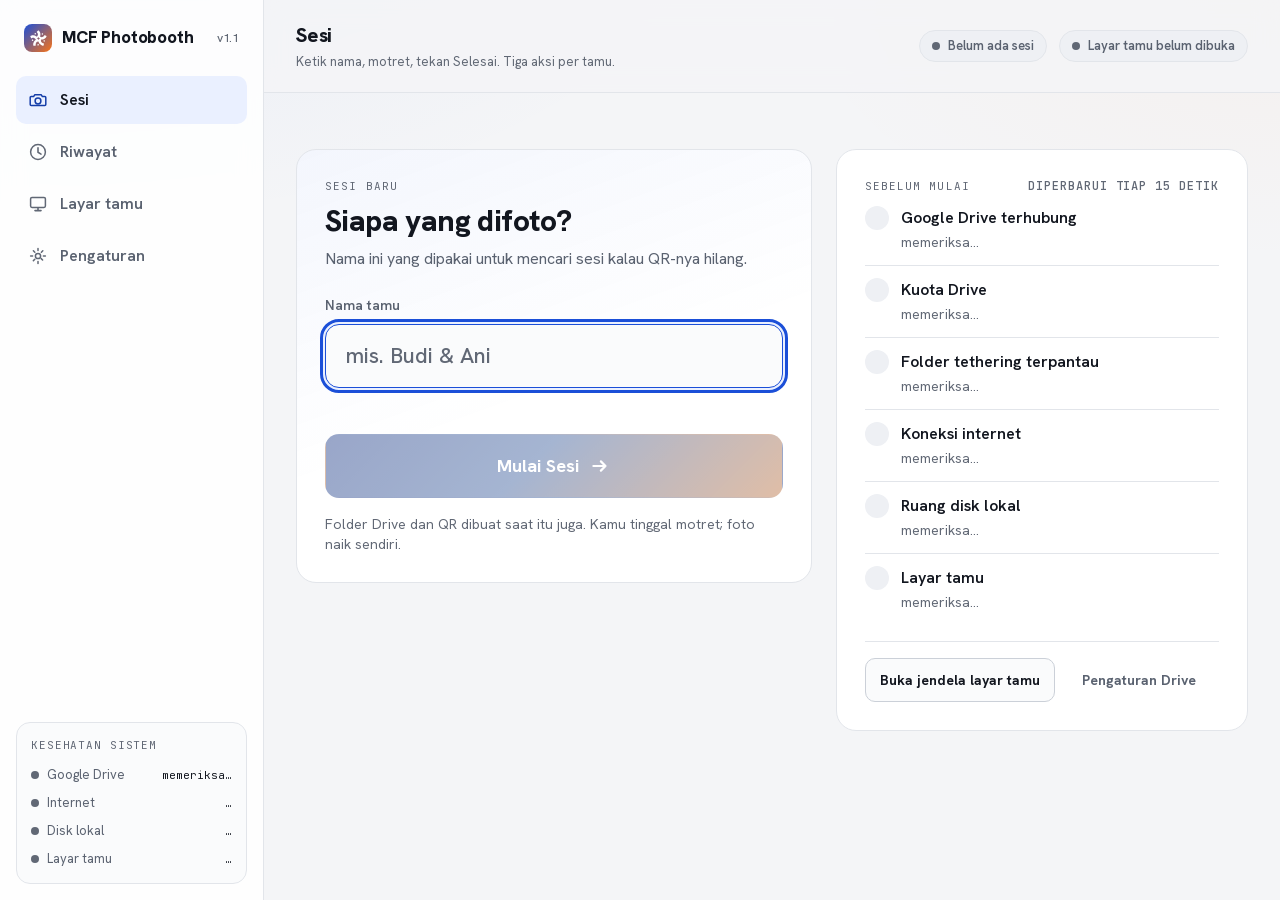
==== commit 5baac8fc: "Tampilan v1.2: kurasi paket Stitch, palet terang, filter Riwayat; arsitektur ditulis ulang - web/: k" ====
--- a/web/index.html
+++ b/web/index.html
@@ -86,7 +86,7 @@
               <p class="field-hint" data-hint-nama aria-live="polite"></p>
             </div>
 
-            <button class="btn btn-primary btn-lg btn-block" type="button" id="btnMulai" style="margin-top:16px" aria-disabled="true" data-butuh-server>
+            <button class="btn btn-primary btn-hero btn-lg btn-block" type="button" id="btnMulai" style="margin-top:16px" aria-disabled="true" data-butuh-server>
               Mulai Sesi
               <svg width="22" height="22" viewBox="0 0 20 20" fill="none" aria-hidden="true"><path d="M4 10h11m0 0-4.2-4.2M15 10l-4.2 4.2" stroke="currentColor" stroke-width="2" stroke-linecap="round" stroke-linejoin="round"/></svg>
             </button>
@@ -241,7 +241,7 @@
       <!-- ========================================================= selesai -->
       <section data-tahap="selesai" class="wrap-narrow stack-24" hidden>
         <div class="card card-hero">
-          <span class="chip chip-ok"><span class="dot dot-ok"></span> Sesi selesai</span>
+          <span class="chip chip-ok sparkle-selesai"><span class="dot dot-ok"></span> Sesi selesai</span>
           <h2 class="h1" style="margin-top:14px">QR sudah tampil di monitor tamu</h2>
           <p class="body muted" style="margin-top:10px">
             <strong data-qr-nama></strong> · <span data-qr-jumlah></span> foto di Google Drive.
--- a/web/ui.css
+++ b/web/ui.css
@@ -1,7 +1,11 @@
 /* ==========================================================================
-   MCF Photobooth — sistem desain v1.1 (tema gelap)
+   MCF Photobooth — sistem desain v1.2 (tema terang + aksen oranye terbatas)
    Tidak ada permintaan jaringan di berkas ini. Font di-bundle di web/fonts/.
-   Semua warna lewat token: satu warna, satu arti (design.md §2.4).
+   Semua warna lewat token: satu warna, satu arti (design.md §2.4, §0 v1.2).
+   Oranye (--secondary) BUKAN warna status baru — ia hanya dipakai di dua
+   tempat bermakna sama: mulai sesi (tombol) dan sesi selesai (chip + kicker
+   tamu). Di luar situ, dilarang muncul di markup — sama seperti biru/hijau/
+   kuning/merah yang sudah lebih dulu diikat maknanya masing-masing.
    ========================================================================== */
 
 @font-face {
@@ -20,38 +24,49 @@
 }
 
 :root {
-  color-scheme: dark;
-
-  /* Kanvas & permukaan — gelap tapi bukan hitam, supaya foto tetap "mengapung" */
-  --bg:            #0a0c11;
-  --bg-glow:       radial-gradient(1200px 600px at 8% -10%, rgba(124, 108, 255, .22), transparent 60%),
-                   radial-gradient(900px 500px at 100% 0%, rgba(61, 220, 151, .08), transparent 55%);
-  --surface:       #12151d;
-  --surface-2:     #181c26;
-  --surface-3:     #1f2430;
-  --line:          rgba(255, 255, 255, .08);
-  --line-strong:   rgba(255, 255, 255, .16);
-
-  --ink:           #f2f4f8;
-  --ink-2:         #aab2c1;
-  --ink-3:         #7d8698;
-  --ink-inverse:   #0a0c11;
-
-  /* Aksen — hanya aksi utama dan keadaan aktif */
-  --accent:        #8b7cff;
-  --accent-strong: #a597ff;
-  --accent-soft:   rgba(139, 124, 255, .14);
-  --accent-glow:   0 0 0 1px rgba(139, 124, 255, .45), 0 10px 40px -8px rgba(139, 124, 255, .55);
-  --on-accent:     #0a0c11;
-
-  /* Status — satu warna satu arti */
-  --ok:            #3ddc97;
-  --ok-soft:       rgba(61, 220, 151, .14);
-  --wait:          #ffb95a;
-  --wait-soft:     rgba(255, 185, 90, .14);
-  --bad:           #ff5d5d;
-  --bad-strong:    #ff8080;
-  --bad-soft:      rgba(255, 93, 93, .14);
+  color-scheme: light;
+
+  /* Kanvas & permukaan — diturunkan dari putih murni supaya layar besar di
+     ballroom remang tidak menyilaukan (design.md §1), bidang putih dibatasi
+     ke kartu. */
+  --bg:            #f4f5f7;
+  --bg-glow:       radial-gradient(1100px 560px at 6% -12%, rgba(27, 79, 216, .05), transparent 60%),
+                   radial-gradient(900px 480px at 100% 0%, rgba(249, 115, 22, .04), transparent 55%);
+  --surface:       #ffffff;
+  --surface-2:     #fafbfc;
+  --surface-3:     #eef0f4;
+  --line:          #e2e5ea;
+  --line-strong:   #cbd0d8;
+
+  --ink:           #12161f;
+  --ink-2:         #5a6270;
+  --ink-3:         #616875;
+  --ink-inverse:   #ffffff;
+
+  /* Aksen — hanya aksi utama dan keadaan aktif. Satu warna, satu arti. */
+  --accent:        #1b4fd8;
+  --accent-strong: #143da8;
+  --accent-soft:   #eaf0ff;
+  --on-accent:     #ffffff;
+
+  /* Oranye — bukan status, bukan aksi umum. Dua makna terikat, tidak lebih:
+     mulai sesi (lewat --sunset-gradient di tombol Mulai Sesi) dan sesi
+     selesai (chip operator + kicker tamu). Kontras teks-di-atas-oranye tidak
+     diverifikasi karena oranye tidak pernah menjadi latar teks kecil —
+     hanya elemen dekoratif/grafis (garis, ikon, gradasi tombol besar). */
+  --secondary:        #f97316;
+  --secondary-strong: #c2570a;
+  --sunset-gradient:  linear-gradient(135deg, var(--accent) 0%, #2f6fe0 45%, var(--secondary) 100%);
+
+  /* Status — satu warna satu arti. Latar "soft" diverifikasi ≥4,5:1 dengan
+     teksnya (dihitung ulang untuk revisi ini, lihat design.md §0 v1.2). */
+  --ok:            #0f7a4a;
+  --ok-soft:       rgba(15, 122, 74, .12);
+  --wait:          #9a6400;
+  --wait-soft:     rgba(154, 100, 0, .08);
+  --bad:           #c02626;
+  --bad-strong:    #931d1d;
+  --bad-soft:      rgba(192, 38, 38, .10);
 
   /* Bentuk */
   --r-sm: 6px;
@@ -60,7 +75,9 @@
   --r-xl: 20px;
   --r-pill: 999px;
 
-  --shadow-overlay: 0 32px 64px -16px rgba(0, 0, 0, .7), 0 2px 8px rgba(0, 0, 0, .4);
+  /* Satu-satunya bayangan yang diizinkan di luar dialog/toast: elemen
+     mengambang sesaat (overlay), bukan kartu diam. design.md §2.5 & §0 v1.2. */
+  --shadow-overlay: 0 20px 40px -15px rgba(18, 22, 31, .16), 0 2px 8px rgba(18, 22, 31, .06);
 
   --ease: cubic-bezier(.22, 1, .36, 1);
   --t-fast: 140ms;
@@ -115,13 +132,34 @@
 .bad-text { color: var(--bad-strong); }
 .accent-text { color: var(--accent-strong); }
 
+/* Garis bawah bergelombang tipis (2px, warna tunggal) — hanya dua tempat
+   berlisensi lewat selector di bawah, tidak pernah lewat kelas bebas pakai.
+   design.md §0 v1.2 "semi-doodle terbatas". */
+.h1-squiggle { position: relative; display: inline-block; }
+.h1-squiggle::after {
+  content: ""; position: absolute; left: 2px; right: 6%; bottom: -.12em; height: 10px;
+  background-image: url("data:image/svg+xml,%3Csvg xmlns='http://www.w3.org/2000/svg' width='40' height='10' viewBox='0 0 40 10'%3E%3Cpath d='M0 6.5c3-4 6-6 10-2s7 6 10 2 6-6 10-2 7 6 10 2' fill='none' stroke='%231b4fd8' stroke-width='2.2' stroke-linecap='round'/%3E%3C/svg%3E");
+  background-repeat: repeat-x; background-size: 40px 10px; opacity: .55;
+}
+[data-tahap="idle"] .card-hero .h1 { position: relative; z-index: 1; }
+
+/* Ikon bintang kecil (sparkle) — hanya pada momen "sesi selesai", sisi
+   operator dan sisi tamu, tidak di tempat lain. */
+.sparkle-selesai { position: relative; }
+.sparkle-selesai::after {
+  content: ""; position: absolute; width: 16px; height: 16px;
+  background-image: url("data:image/svg+xml,%3Csvg xmlns='http://www.w3.org/2000/svg' viewBox='0 0 20 20'%3E%3Cpath d='M10 1l1.8 5.9L18 9l-6.2 2.1L10 17l-1.8-5.9L2 9l6.2-2.1L10 1z' fill='%23f97316'/%3E%3C/svg%3E");
+  background-size: contain; background-repeat: no-repeat;
+}
+[data-tahap="selesai"] .card-hero > .chip-ok.sparkle-selesai::after { right: -22px; top: -8px; }
+
 /* ------------------------------------------------------------------ layout */
 
 .app { display: grid; grid-template-columns: 264px minmax(0, 1fr); min-height: 100%; }
 .app > * { min-width: 0; }
 
 .sidebar {
-  background: rgba(18, 21, 29, .85);
+  background: rgba(255, 255, 255, .85);
   backdrop-filter: blur(12px);
   border-right: 1px solid var(--line);
   display: flex; flex-direction: column;
@@ -134,13 +172,10 @@
 }
 .brand .mark {
   width: 28px; height: 28px; border-radius: 8px; flex: 0 0 28px;
-  background: linear-gradient(135deg, var(--accent), #5ee7c8);
-  box-shadow: 0 0 24px rgba(139, 124, 255, .45);
-  position: relative;
-}
-.brand .mark::after {
-  content: ""; position: absolute; inset: 8px; border-radius: 50%;
-  background: var(--bg); box-shadow: inset 0 0 0 3px rgba(255,255,255,.9);
+  background-image: url("logo-mark.svg"), linear-gradient(135deg, var(--accent), var(--secondary));
+  background-repeat: no-repeat, no-repeat;
+  background-position: center, center;
+  background-size: 60%, cover;
 }
 .brand small { font-weight: 500; color: var(--ink-3); font-size: 12px; margin-left: auto; }
 
@@ -164,7 +199,7 @@
 .sidebar-foot { margin-top: auto; }
 .health {
   border: 1px solid var(--line); border-radius: var(--r-lg);
-  background: var(--surface); padding: 14px 14px 10px;
+  background: var(--surface-2); padding: 14px 14px 10px;
 }
 .health-title { display: block; font-family: var(--font-mono); font-size: 11px; letter-spacing: .08em; text-transform: uppercase; color: var(--ink-3); margin-bottom: 8px; }
 .health-row { display: flex; align-items: center; gap: 8px; min-height: 28px; font-size: 13px; color: var(--ink-2); white-space: nowrap; }
@@ -177,7 +212,7 @@
   display: flex; align-items: center; gap: 12px; flex-wrap: wrap;
   padding: 20px 32px; border-bottom: 1px solid var(--line);
   position: sticky; top: 0; z-index: 5;
-  background: rgba(10, 12, 17, .7); backdrop-filter: blur(12px);
+  background: rgba(244, 245, 247, .82); backdrop-filter: blur(12px);
 }
 .appbar .page-title { font-size: 20px; font-weight: 800; letter-spacing: -.01em; margin: 0; }
 .appbar .page-sub { margin: 2px 0 0; font-size: 13px; color: var(--ink-3); }
@@ -205,11 +240,11 @@
 .card-tight { padding: 20px; }
 .card-flush { padding: 0; overflow: hidden; }
 .card-sunken { background: var(--surface-2); }
-.card-bad { background: var(--bad-soft); border-color: rgba(255, 93, 93, .35); }
-hr.rule-bad { border-top-color: rgba(255, 93, 93, .3); }
+.card-bad { background: var(--bad-soft); border-color: rgba(192,38,38,.3); }
+hr.rule-bad { border-top-color: rgba(192,38,38,.25); }
 .card-hero {
-  background: linear-gradient(160deg, rgba(139,124,255,.16), rgba(18,21,29,.0) 55%), var(--surface);
-  border-color: rgba(139,124,255,.25);
+  background: linear-gradient(160deg, rgba(27,79,216,.05), rgba(255,255,255,0) 55%), var(--surface);
+  border-color: var(--line);
 }
 .section-label {
   display: block; font-family: var(--font-mono); font-size: 11px; letter-spacing: .1em;
@@ -230,19 +265,23 @@
 .btn:active { transform: translateY(1px); }
 .btn-primary {
   background: var(--accent); color: var(--on-accent); border-color: transparent;
-  box-shadow: var(--accent-glow);
 }
 .btn-primary:hover { background: var(--accent-strong); }
-.btn-danger-ghost { background: transparent; color: var(--bad-strong); border-color: rgba(255,93,93,.45); }
+/* Satu-satunya tombol bergradasi biru→oranye di seluruh sistem: Mulai Sesi,
+   simbol awal sesi (design.md §0 v1.2, dipasangkan dengan sparkle "selesai"). */
+.btn-hero { background: var(--sunset-gradient); color: #fff; border-color: transparent; }
+.btn-hero:hover { filter: brightness(1.06); }
+.btn-danger-ghost { background: transparent; color: var(--bad-strong); border-color: rgba(192,38,38,.4); }
 .btn-danger-ghost:hover { background: var(--bad-soft); }
 .btn-quiet { background: transparent; border-color: transparent; color: var(--ink-2); }
 .btn-quiet:hover { background: var(--surface-2); color: var(--ink); }
 .btn-lg { min-height: 64px; padding: 0 28px; font-size: 18px; border-radius: var(--r-lg); }
 .btn-sm { min-height: 44px; padding: 0 14px; font-size: 14px; }
 .btn-block { width: 100%; }
-.btn[aria-disabled="true"] { opacity: .45; cursor: not-allowed; box-shadow: none; }
+.btn[aria-disabled="true"] { opacity: .5; cursor: not-allowed; }
 .btn[aria-disabled="true"]:hover { background: var(--surface-2); }
 .btn-primary[aria-disabled="true"]:hover { background: var(--accent); }
+.btn-hero[aria-disabled="true"] { filter: grayscale(.5); }
 .btn-reason { margin: 10px 0 0; font-size: 14px; color: var(--bad-strong); }
 .btn-reason.is-quiet { color: var(--ink-3); }
 .btn-reason.is-wait { color: var(--wait); }
@@ -272,18 +311,27 @@
   background: var(--surface-3); color: var(--ink-2); border: 1px solid var(--line);
   white-space: nowrap;
 }
-.chip-ok { background: var(--ok-soft); color: var(--ok); border-color: rgba(61,220,151,.3); }
-.chip-wait { background: var(--wait-soft); color: var(--wait); border-color: rgba(255,185,90,.3); }
-.chip-bad { background: var(--bad-soft); color: var(--bad-strong); border-color: rgba(255,93,93,.35); }
+.chip-ok { background: var(--ok-soft); color: var(--ok); border-color: rgba(15,122,74,.25); }
+.chip-wait { background: var(--wait-soft); color: var(--wait); border-color: rgba(154,100,0,.25); }
+.chip-bad { background: var(--bad-soft); color: var(--bad-strong); border-color: rgba(192,38,38,.3); }
 .chip-idle { }
-.chip-accent { background: var(--accent-soft); color: var(--accent-strong); border-color: rgba(139,124,255,.35); }
+.chip-accent { background: var(--accent-soft); color: var(--accent-strong); border-color: rgba(27,79,216,.25); }
+/* Chip filter (Riwayat) — pill dipakai sebagai tab, bukan status. */
+.chip-filter {
+  cursor: pointer; user-select: none; font-family: var(--font-mono); text-transform: none;
+  border: 1px solid var(--line-strong); background: var(--surface); color: var(--ink-2);
+  transition: background var(--t-fast) var(--ease), color var(--t-fast) var(--ease), border-color var(--t-fast) var(--ease);
+}
+.chip-filter:hover { background: var(--surface-2); }
+.chip-filter[aria-pressed="true"] { background: var(--accent); color: var(--on-accent); border-color: transparent; }
+.chip-filter .n { font-weight: 700; }
 .dot { width: 8px; height: 8px; border-radius: 50%; flex: 0 0 8px; background: var(--ink-3); }
-.dot-ok { background: var(--ok); box-shadow: 0 0 10px rgba(61,220,151,.7); }
+.dot-ok { background: var(--ok); }
 .dot-wait { background: var(--wait); }
 .dot-bad { background: var(--bad); }
 .dot-idle { background: var(--ink-3); }
 .dot-accent { background: var(--accent); }
-.dot-live { background: var(--ok); box-shadow: 0 0 10px rgba(61,220,151,.7); animation: denyut 1.6s ease-in-out infinite; }
+.dot-live { background: var(--ok); animation: denyut 1.6s ease-in-out infinite; }
 @keyframes denyut { 0%, 100% { opacity: 1; } 50% { opacity: .35; } }
 
 /* --------------------------------------------------------- daftar periksa */
@@ -317,7 +365,7 @@
 .counter-wait .counter-n { color: var(--wait); }
 .counter-terakhir.is-idle .counter-n { color: var(--ink-3); }
 .counter-terakhir.is-ok .counter-n { color: var(--ink); }
-.counter-terakhir.is-wait { border-color: rgba(255,185,90,.5); }
+.counter-terakhir.is-wait { border-color: rgba(154,100,0,.4); }
 .counter-terakhir.is-wait .counter-n { color: var(--wait); }
 .counter-terakhir.is-bad { border-color: var(--bad); background: var(--bad-soft); }
 .counter-terakhir.is-bad .counter-n { color: var(--bad-strong); }
@@ -336,10 +384,10 @@
 /* ------------------------------------------------------------------ banner */
 
 .banner { display: flex; gap: 14px; padding: 18px 20px; border-radius: var(--r-lg); border: 1px solid; }
-.banner-bad { background: var(--bad-soft); border-color: rgba(255,93,93,.4); color: var(--bad-strong); }
-.banner-wait { background: var(--wait-soft); border-color: rgba(255,185,90,.4); color: var(--wait); }
-.banner-accent { background: var(--accent-soft); border-color: rgba(139,124,255,.4); color: var(--accent-strong); }
-.banner-ok { background: var(--ok-soft); border-color: rgba(61,220,151,.35); color: var(--ok); }
+.banner-bad { background: var(--bad-soft); border-color: rgba(192,38,38,.3); color: var(--bad-strong); }
+.banner-wait { background: var(--wait-soft); border-color: rgba(154,100,0,.3); color: var(--wait); }
+.banner-accent { background: var(--accent-soft); border-color: rgba(27,79,216,.3); color: var(--accent-strong); }
+.banner-ok { background: var(--ok-soft); border-color: rgba(15,122,74,.25); color: var(--ok); }
 .banner .banner-body { min-width: 0; flex: 1 1 auto; }
 .banner .banner-title { font-weight: 800; }
 .banner .banner-text { margin-top: 4px; font-size: 14px; color: var(--ink-2); }
@@ -357,11 +405,15 @@
 .photo .fill { position: absolute; inset: 0; background-size: cover; background-position: center; }
 .photo .fill::after { content: ""; position: absolute; inset: 0; background: linear-gradient(to top, rgba(0,0,0,.55), transparent 55%); }
 .photo .tag { position: absolute; left: 10px; bottom: 10px; font-family: var(--font-mono); font-size: 11px; color: rgba(255,255,255,.85); }
+.photo .seq {
+  position: absolute; left: 8px; top: 8px; font-family: var(--font-mono); font-size: 11px; font-weight: 600;
+  color: #fff; background: rgba(18,22,31,.55); padding: 2px 7px; border-radius: var(--r-sm); backdrop-filter: blur(4px);
+}
 .photo .state { position: absolute; top: 8px; right: 8px; font-size: 11px; font-weight: 700; padding: 3px 8px; border-radius: var(--r-sm); backdrop-filter: blur(6px); }
-.photo .state.s-ok { background: rgba(61,220,151,.22); color: var(--ok); }
-.photo .state.s-wait { background: rgba(255,185,90,.25); color: var(--wait); }
+.photo .state.s-ok { background: rgba(15,122,74,.75); color: #fff; }
+.photo .state.s-wait { background: rgba(154,100,0,.75); color: #fff; }
 .photo.is-bad { border: 2px solid var(--bad); }
-.photo.is-wait .fill { filter: saturate(.6); }
+.photo.is-wait .fill { filter: saturate(.75); }
 .photo .retry {
   position: absolute; left: 0; right: 0; bottom: 0; min-height: 44px;
   display: flex; align-items: center; justify-content: center; gap: 8px;
@@ -381,7 +433,7 @@
 }
 .list-row:first-child { border-top: 0; }
 .list-row:hover { background: var(--surface-2); }
-.list-row.has-problem { background: linear-gradient(90deg, rgba(255,93,93,.08), transparent 40%); }
+.list-row.has-problem { background: linear-gradient(90deg, rgba(192,38,38,.06), transparent 40%); }
 .list-row .who .name { font-weight: 700; font-size: 17px; }
 .list-row .who .code { font-family: var(--font-mono); font-size: 12px; color: var(--ink-3); margin-top: 4px; overflow-wrap: anywhere; }
 .list-row .acts { display: flex; gap: 8px; flex-wrap: wrap; justify-content: flex-end; }
@@ -389,11 +441,11 @@
 /* -------------------------------------------------------------- dialog */
 
 .dialog {
-  border: 1px solid var(--line-strong); border-radius: var(--r-xl); padding: 32px; width: min(560px, calc(100vw - 32px));
+  border: 1px solid var(--line); border-radius: var(--r-xl); padding: 32px; width: min(560px, calc(100vw - 32px));
   background: var(--surface); color: var(--ink); box-shadow: var(--shadow-overlay);
   max-height: calc(100vh - 32px); overflow: auto;
 }
-.dialog::backdrop { background: rgba(0, 0, 0, .65); }
+.dialog::backdrop { background: rgba(18, 22, 31, .45); }
 .dialog[open] { animation: masuk var(--t-base) var(--ease); }
 .dialog-actions { display: flex; gap: 12px; margin-top: 24px; flex-wrap: wrap; }
 .dialog-actions .btn { flex: 1 1 200px; min-height: 56px; }
@@ -411,7 +463,7 @@
 .mirror-lg { width: 432px; max-width: 100%; }
 .mirror-unknown::after {
   content: attr(data-pesan); position: absolute; inset: 0; display: flex; align-items: center; justify-content: center;
-  text-align: center; padding: 24px; background: rgba(10,12,17,.85); color: var(--bad-strong); font-weight: 700;
+  text-align: center; padding: 24px; background: rgba(18,22,31,.82); color: #fff; font-weight: 700;
 }
 
 /* -------------------------------------------------------------- kosong */
@@ -422,18 +474,20 @@
 .skel { background: linear-gradient(90deg, var(--surface-2), var(--surface-3), var(--surface-2)); background-size: 200% 100%; border-radius: var(--r-sm); animation: kerangka 1.4s ease-in-out infinite; color: transparent; }
 @keyframes kerangka { 0% { opacity: .55; } 50% { opacity: 1; } 100% { opacity: .55; } }
 
+/* Toast: elemen mengambang sesaat, sama seperti dialog — satu-satunya dua
+   tempat lain yang boleh memakai --shadow-overlay (design.md §2.5). */
 .toast {
   position: fixed; left: 50%; bottom: 24px; transform: translateX(-50%); z-index: 50;
-  background: var(--surface-3); border: 1px solid var(--line-strong); color: var(--ink);
+  background: var(--surface); border: 1px solid var(--line-strong); color: var(--ink);
   padding: 12px 18px; border-radius: var(--r-md); box-shadow: var(--shadow-overlay); font-weight: 600;
   animation: masuk var(--t-base) var(--ease); max-width: calc(100vw - 32px);
 }
-.toast.is-bad { border-color: rgba(255,93,93,.5); color: var(--bad-strong); }
-.toast.is-ok { border-color: rgba(61,220,151,.5); color: var(--ok); }
+.toast.is-bad { border-color: rgba(192,38,38,.4); color: var(--bad-strong); }
+.toast.is-ok { border-color: rgba(15,122,74,.35); color: var(--ok); }
 
 .kbd { font-family: var(--font-mono); font-size: 12px; padding: 2px 6px; border: 1px solid var(--line-strong); border-radius: var(--r-sm); background: var(--surface-3); }
 
-.qr-preview { width: 200px; aspect-ratio: 1; background: #fff; border-radius: var(--r-md); padding: 12px; display: block; }
+.qr-preview { width: 200px; aspect-ratio: 1; background: #fff; border: 1px solid var(--line); border-radius: var(--r-md); padding: 12px; display: block; }
 .qr-preview img { width: 100%; height: 100%; display: block; image-rendering: pixelated; }
 
 .step-list { margin: 0; padding-left: 22px; color: var(--ink-2); line-height: 1.9; }
@@ -444,19 +498,38 @@
 .guest {
   min-height: 100vh; display: flex; flex-direction: column; align-items: center; justify-content: center;
   padding: 6vw 5vw; text-align: center; position: relative; overflow: hidden;
-  background: radial-gradient(70vw 50vw at 50% -10%, rgba(139,124,255,.28), transparent 60%),
-              radial-gradient(60vw 40vw at 50% 110%, rgba(61,220,151,.14), transparent 60%), var(--bg);
+  background: radial-gradient(70vw 50vw at 50% -10%, rgba(27,79,216,.06), transparent 60%),
+              radial-gradient(60vw 40vw at 50% 110%, rgba(249,115,22,.05), transparent 60%), var(--bg);
 }
 .guest [data-variant] { display: none; width: 100%; max-width: 100%; }
 .guest [data-variant].is-on { display: flex; flex-direction: column; align-items: center; animation: masuk var(--t-base) var(--ease); }
 .guest-wordmark { display: flex; align-items: center; gap: 1.4vw; font-size: 5vw; font-weight: 800; letter-spacing: -.03em; margin: 0; }
-.guest-wordmark .mark { width: 5vw; height: 5vw; border-radius: 1.3vw; background: linear-gradient(135deg, var(--accent), #5ee7c8); box-shadow: 0 0 6vw rgba(139,124,255,.6); position: relative; }
-.guest-wordmark .mark::after { content: ""; position: absolute; inset: 28%; border-radius: 50%; background: var(--bg); box-shadow: inset 0 0 0 .5vw rgba(255,255,255,.9); }
+.guest-wordmark .mark {
+  width: 5vw; height: 5vw; border-radius: 1.3vw;
+  background-image: url("logo-mark.svg"), linear-gradient(135deg, var(--accent), var(--secondary));
+  background-repeat: no-repeat, no-repeat;
+  background-position: center, center;
+  background-size: 60%, cover;
+}
 .guest-lead { font-size: 3vw; line-height: 1.35; color: var(--ink-2); max-width: 80vw; margin: 4vw 0 0; }
 .guest-kicker { font-family: var(--font-mono); font-size: 1.8vw; letter-spacing: .14em; text-transform: uppercase; color: var(--accent-strong); margin: 0 0 2vw; }
-.guest-name { font-size: 8.6vw; line-height: 1.02; font-weight: 800; letter-spacing: -.035em; margin: 0; overflow-wrap: anywhere; }
+/* Kicker tamu memakai oranye hanya di keadaan QR siap — makna "sesi selesai",
+   sama dengan chip operator (design.md §0 v1.2). */
+.guest [data-variant="qr"] .guest-kicker { color: var(--secondary-strong); position: relative; padding-left: 1.6vw; }
+.guest [data-variant="qr"] .guest-kicker::before {
+  content: ""; position: absolute; left: 0; top: 50%; width: 1.1vw; height: 1.1vw; transform: translateY(-55%);
+  background-image: url("data:image/svg+xml,%3Csvg xmlns='http://www.w3.org/2000/svg' viewBox='0 0 20 20'%3E%3Cpath d='M10 1l1.8 5.9L18 9l-6.2 2.1L10 17l-1.8-5.9L2 9l6.2-2.1L10 1z' fill='%23f97316'/%3E%3C/svg%3E");
+  background-size: contain; background-repeat: no-repeat;
+}
+.guest-name { font-size: 8.6vw; line-height: 1.02; font-weight: 800; letter-spacing: -.035em; margin: 0; overflow-wrap: anywhere; position: relative; display: inline-block; }
 .guest-name.is-long { font-size: 6.4vw; }
 .guest-name.is-verylong { font-size: 5vw; }
+/* Garis bawah bergelombang oranye — hanya di layar QR siap, satu instans. */
+.guest [data-variant="qr"] .guest-name::after {
+  content: ""; position: absolute; left: 1%; right: 6%; bottom: -.06em; height: .09em;
+  background-image: url("data:image/svg+xml,%3Csvg xmlns='http://www.w3.org/2000/svg' width='40' height='10' viewBox='0 0 40 10'%3E%3Cpath d='M0 6.5c3-4 6-6 10-2s7 6 10 2 6-6 10-2 7 6 10 2' fill='none' stroke='%23f97316' stroke-width='2.4' stroke-linecap='round'/%3E%3C/svg%3E");
+  background-repeat: repeat-x; background-size: 8% 100%; opacity: .65;
+}
 .guest-sub { font-size: 3.4vw; color: var(--ink-2); margin: 1.6vw 0 0; }
 .guest-sub .num { color: var(--ink); font-weight: 800; }
 .guest-grid { display: grid; grid-template-columns: repeat(2, minmax(0, 1fr)); gap: 2vw; width: 100%; margin-top: 4vw; }
@@ -467,7 +540,7 @@
 .guest-empty { width: 100%; aspect-ratio: 3 / 1.4; border-radius: 2vw; border: .2vw dashed var(--line-strong); display: flex; align-items: center; justify-content: center; color: var(--ink-3); font-size: 2.6vw; margin-top: 4vw; }
 .guest-note { display: inline-flex; align-items: center; gap: 1.2vw; margin: 4vw 0 0; padding: 1.4vw 2.6vw; border-radius: var(--r-pill); background: var(--surface-2); border: 1px solid var(--line); font-size: 2.2vw; color: var(--ink-2); }
 .guest-note .dot { width: 1.2vw; height: 1.2vw; flex-basis: 1.2vw; }
-.qr-card { background: #fff; border-radius: 3vw; padding: 3vw; width: 58vw; aspect-ratio: 1; margin: 3vw auto 0; box-shadow: 0 0 10vw rgba(139,124,255,.35); }
+.qr-card { background: #fff; border: 1px solid var(--line-strong); border-radius: 3vw; padding: 3vw; width: 58vw; aspect-ratio: 1; margin: 3vw auto 0; }
 .qr-card img, .qr-card svg { width: 100%; height: 100%; display: block; image-rendering: pixelated; }
 .qr-card.is-missing { display: flex; align-items: center; justify-content: center; color: #000; font-size: 2.4vw; font-weight: 700; padding: 6vw; }
 .guest-instruction { font-size: 3.3vw; font-weight: 700; margin: 3vw 0 0; }
